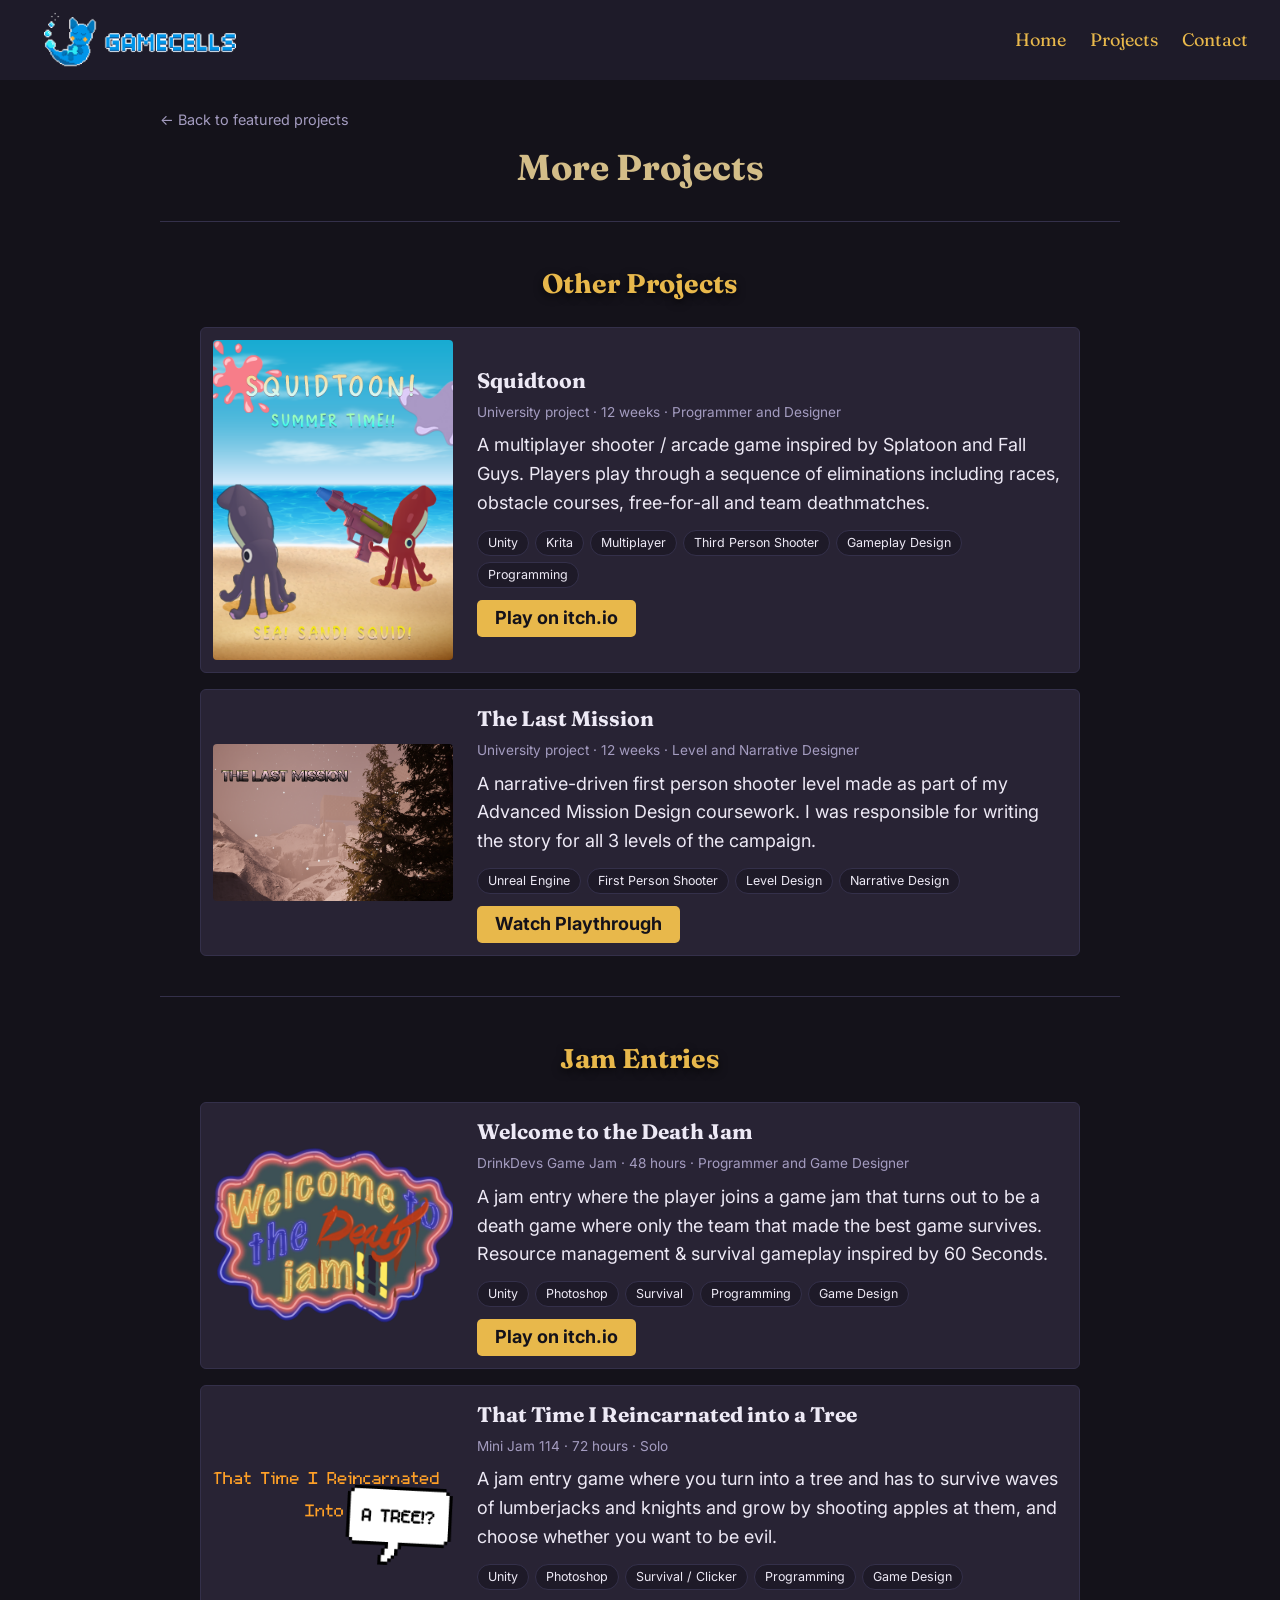
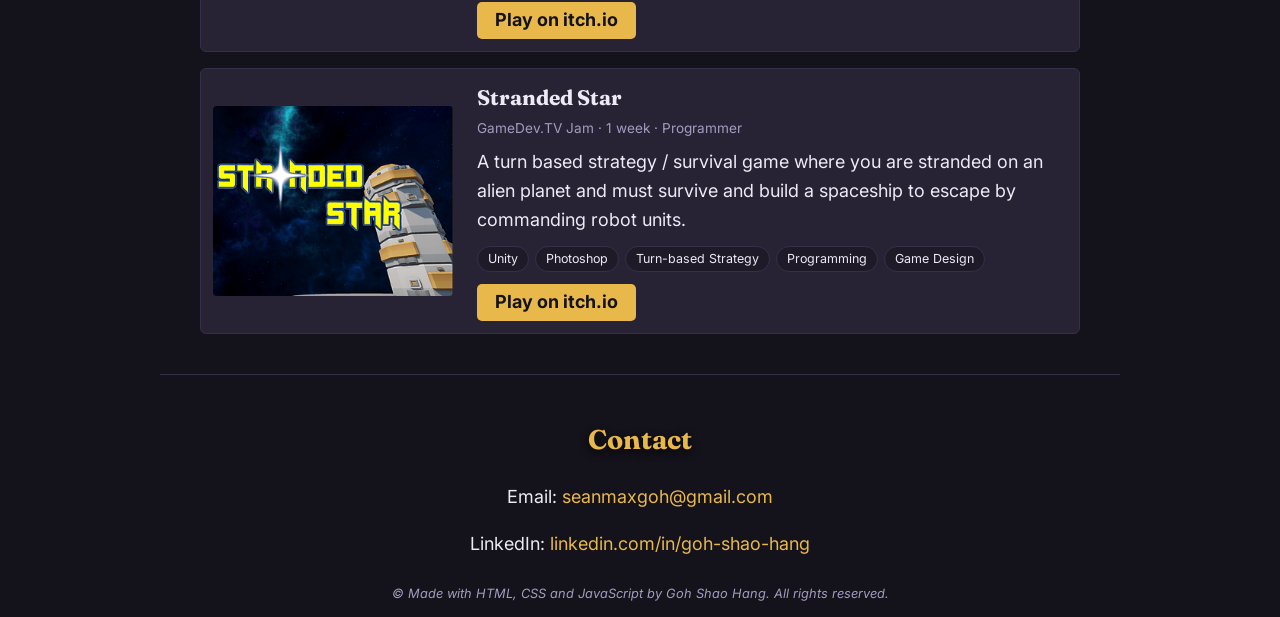
==== more-projects.html @ 84b77ede "more-projects page" ====
<!doctype html>
<html lang="en">
  <head>
    <meta charset="UTF-8" />
    <meta name="viewport" content="width=device-width, initial-scale=1.0" />
    <meta property="og:title" content="More Projects | Goh Shao Hang" />
    <meta
      property="og:description"
      content="Other projects including personal projects and game jam entries."
    />
    <meta
      property="og:image"
      content="https://goh-shao-hang.github.io/images/og-preview.png"
    />
    <meta
      property="og:url"
      content="https://goh-shao-hang.github.io/more-projects.html"
    />
    <link rel="icon" type="image/png" href="favicon.png" />
    <title>More Projects | Goh Shao Hang</title>

    <link rel="preconnect" href="https://fonts.googleapis.com" />
    <link rel="preconnect" href="https://fonts.gstatic.com" crossorigin />
    <link
      href="https://fonts.googleapis.com/css2?family=Fraunces:ital,opsz,wght@0,9..144,100..900;1,9..144,100..900&family=Inter:ital,opsz,wght@0,14..32,100..900;1,14..32,100..900&display=swap"
      rel="stylesheet"
    />
    <link rel="stylesheet" href="style.css" />
  </head>
  <body>
    <header>
      <a href="index.html">
        <img
          class="logo"
          src="images/GamecellsBannerAnimatedTrimmed.gif"
          alt="Logo of Gamecells"
        />
      </a>
      <button class="menu-toggle" aria-label="Toggle menu">☰</button>
      <nav>
        <a href="index.html">Home</a>
        <a href="index.html#projects">Projects</a>
        <a href="index.html#contact">Contact</a>
      </nav>
    </header>

    <main>
      <div class="project-header">
        <div class="breadcrumb">
          <a href="index.html#projects">&larr; Back to featured projects</a>
        </div>
        <h1 class="project-title">More Projects</h1>
      </div>
      <section id="other-projects">
        <h2>Other Projects</h2>
        <div class="project-list">
          <article class="project-row tall">
            <a
              href="https://gamecells.itch.io/squidtoon"
              target="_blank"
              rel="noopener noreferrer"
            >
              <img
                class="row-thumb"
                src="images/game-jams/squidtoon-thumb.png"
                alt="Thumbnail of Squidtoon"
                loading="lazy"
              />
            </a>
            <div class="row-text">
              <h3>Squidtoon</h3>
              <p class="row-meta">
                University project &middot; 12 weeks &middot; Programmer and
                Designer
              </p>
              <p class="row-description">
                A multiplayer shooter / arcade game inspired by Splatoon and
                Fall Guys. Players play through a sequence of eliminations
                including races, obstacle courses, free-for-all and team
                deathmatches.
              </p>
              <ul class="tag-list">
                <li>Unity</li>
                <li>Krita</li>
                <li>Multiplayer</li>
                <li>Third Person Shooter</li>
                <li>Gameplay Design</li>
                <li>Programming</li>
              </ul>
              <a
                class="btn-link"
                href="https://gamecells.itch.io/squidtoon"
                target="_blank"
                rel="noopener noreferrer"
                >Play on itch.io</a
              >
            </div>
          </article>
          <article class="project-row">
            <a
              href="https://youtu.be/XicVcLcd4GY"
              target="_blank"
              rel="noopener noreferrer"
            >
              <img
                class="row-thumb"
                src="images/game-jams/the-last-mission-thumb.png"
                alt="Thumbnail of The Last Mission"
                loading="lazy"
              />
            </a>
            <div class="row-text">
              <h3>The Last Mission</h3>
              <p class="row-meta">
                University project &middot; 12 weeks &middot; Level and
                Narrative Designer
              </p>
              <p class="row-description">
                A narrative-driven first person shooter level made as part of my
                Advanced Mission Design coursework. I was responsible for
                writing the story for all 3 levels of the campaign.
              </p>
              <ul class="tag-list">
                <li>Unreal Engine</li>
                <li>First Person Shooter</li>
                <li>Level Design</li>
                <li>Narrative Design</li>
              </ul>
              <a
                class="btn-link"
                href="https://youtu.be/XicVcLcd4GY"
                target="_blank"
                rel="noopener noreferrer"
                >Watch Playthrough</a
              >
            </div>
          </article>
        </div>
      </section>
      <section id="jam-entries">
        <h2>Jam Entries</h2>
        <div class="project-list">
          <article class="project-row">
            <a
              href="https://gamecells.itch.io/welcome-to-the-death-game-jam"
              target="_blank"
              rel="noopener noreferrer"
            >
              <img
                class="row-thumb"
                src="images/game-jams/death-jam-thumb.png"
                alt="Thumbnail of Welcome to the Death Jam"
                loading="lazy"
              />
            </a>
            <div class="row-text">
              <h3>Welcome to the Death Jam</h3>
              <p class="row-meta">
                DrinkDevs Game Jam &middot; 48 hours &middot; Programmer and
                Game Designer
              </p>
              <p class="row-description">
                A jam entry where the player joins a game jam that turns out to
                be a death game where only the team that made the best game
                survives. Resource management & survival gameplay inspired by 60
                Seconds.
              </p>
              <ul class="tag-list">
                <li>Unity</li>
                <li>Photoshop</li>
                <li>Survival</li>
                <li>Programming</li>
                <li>Game Design</li>
              </ul>
              <a
                class="btn-link"
                href="https://gamecells.itch.io/welcome-to-the-death-game-jam"
                target="_blank"
                rel="noopener noreferrer"
                >Play on itch.io</a
              >
            </div>
          </article>
          <article class="project-row">
            <a
              href="https://gamecells.itch.io/that-time-i-reincarnated-as-a-tree"
              target="_blank"
              rel="noopener noreferrer"
            >
              <img
                class="row-thumb"
                src="images/game-jams/tree-thumb.png"
                alt="Thumbnail of That Time I Reincarnated into a Tree"
                loading="lazy"
              />
            </a>
            <div class="row-text">
              <h3>That Time I Reincarnated into a Tree</h3>
              <p class="row-meta">
                Mini Jam 114 &middot; 72 hours &middot; Solo
              </p>
              <p class="row-description">
                A jam entry game where you turn into a tree and has to survive
                waves of lumberjacks and knights and grow by shooting apples at
                them, and choose whether you want to be evil.
              </p>
              <ul class="tag-list">
                <li>Unity</li>
                <li>Photoshop</li>
                <li>Survival / Clicker</li>
                <li>Programming</li>
                <li>Game Design</li>
              </ul>
              <a
                class="btn-link"
                href="https://gamecells.itch.io/that-time-i-reincarnated-as-a-tree"
                target="_blank"
                rel="noopener noreferrer"
                >Play on itch.io</a
              >
            </div>
          </article>
          <article class="project-row">
            <a
              href="https://gamecells.itch.io/stranded-star"
              target="_blank"
              rel="noopener noreferrer"
            >
              <img
                class="row-thumb"
                src="images/game-jams/stranded-star-thumb.png"
                alt="Thumbnail of Stranded Star"
                loading="lazy"
              />
            </a>
            <div class="row-text">
              <h3>Stranded Star</h3>
              <p class="row-meta">
                GameDev.TV Jam &middot; 1 week &middot; Programmer
              </p>
              <p class="row-description">
                A turn based strategy / survival game where you are stranded on
                an alien planet and must survive and build a spaceship to escape
                by commanding robot units.
              </p>
              <ul class="tag-list">
                <li>Unity</li>
                <li>Photoshop</li>
                <li>Turn-based Strategy</li>
                <li>Programming</li>
                <li>Game Design</li>
              </ul>
              <a
                class="btn-link"
                href="https://gamecells.itch.io/stranded-star"
                target="_blank"
                rel="noopener noreferrer"
                >Play on itch.io</a
              >
            </div>
          </article>
        </div>
      </section>
    </main>

    <footer id="contact">
      <h2>Contact</h2>
      <p>
        Email: <a href="mailto:seanmaxgoh@gmail.com">seanmaxgoh@gmail.com</a>
      </p>
      <p>
        LinkedIn:
        <a
          href="https://www.linkedin.com/in/goh-shao-hang"
          target="_blank"
          rel="noopener noreferrer"
          >linkedin.com/in/goh-shao-hang</a
        >
      </p>
      <p id="copyright">
        &copy; Made with HTML, CSS and JavaScript by Goh Shao Hang. All rights
        reserved.
      </p>
    </footer>
    <script src="scripts/hamburger.js"></script>
    <script src="../scripts/motion.js"></script>
  </body>
</html>
---- style.css ----
*, *::before, *::after {
  box-sizing: border-box;
}

:root{
    --gold: #e8b84b;
    --bg-dark: #14121a;
    --bg-card: #1e1a28;
    --border-color: #34304a;
    --muted: #a49cc0;
}

html{
    scroll-padding-top: 80px;
}

main {
  max-width: 1000px;
  margin: 0 auto;
  padding: 20px;
}

.breadcrumb{
    text-align: left;
    font-size: 0.9rem;
}

.breadcrumb a{
    color: var(--muted);
    padding: 8px 0px;
}

.breadcrumb a:hover{
    color: var(--gold);
}

.menu-toggle {
  display: none;
  background: none;
  color: var(--gold);
  font-size: 1.8rem;
  cursor: pointer;
}

nav {
    display: flex;
    gap: 24px;
    justify-content: flex-end;
    align-items: center;
}

nav a{
    font-family: "Fraunces", Arial, Helvetica, sans-serif;
}

header{
    position: sticky;
    top: 0;
    z-index: 100;
    background-color: #1e1b29;
    display: flex;
    align-items: center;
    justify-content: space-between;
    padding: 0px 32px;
    flex-shrink: 0;
}

.logo{  
    height: 80px;
    padding: 12px;
    width: auto;
    display: block;
}

.above-fold{
    display: flex;
    flex-direction: column;
    height: calc(100vh - 80px);
    height: calc(100dvh - 80px);
    /*
    height: 100vh;
    height: 100dvh; /* mobile-safe override, from before 
    */
}

.hero{
    flex: 1;
    min-height: 0;
    position: relative;
    height: auto;
    overflow: hidden;
}

.hero-video{
    position: absolute;
    inset: 0; /* shorthand for top:0; right:0; bottom:0; left:0; */
    width: 100%;
    height: 100%;
    object-fit: cover;
    z-index: 0; /* so video shows behind text */
}

.hero-overlay{
    position: absolute;
    inset: 0; /* shorthand for top:0; right:0; bottom:0; left:0; */
    width: 100%;
    height: 100%;
    background: rgba(0, 0, 0, 0.5);
    z-index: 1;
}


.thumbnail{
    width: 100%;
    aspect-ratio: 4/3;
    object-fit: cover;
    display: block;
    border-radius: 4px;
    border: 2px solid #34304a;
}

.hero-text{
    font-weight: bold;
    position: absolute;
    inset: 0;
    z-index: 2;
    display: flex;
    flex-direction: column;
    justify-content: center;
    align-items: center;
    color: white;
    gap: 24px;
}

.hero-text h1{
    font-family: "Fraunces", serif;
    font-size: 3.5rem;
    font-weight: 700;
    letter-spacing: 0.1em;
}

.hero-text p{
    font-family: "Fraunces", serif;
  font-weight: 500;
  letter-spacing: 0.15em;
  text-transform: uppercase;
  font-size: 1.25rem;
}

.hero-text a{
    font-family: "Fraunces", Arial, Helvetica, sans-serif;
    font-size: 1.5rem;
    text-decoration: underline;
}

.hero-text h1, .hero-text p, .hero-text a{
    margin: 0;
    text-shadow: 0 3px 4px rgba(0,0,0,0.7);
}


.project-grid {
    display: grid;
    grid-template-columns: repeat(3, 1fr);
    gap: 20px;
    background-color: var(--bg-dark);
    padding: 20px;
    border: 2px solid var(--border-color);
    justify-content: center;
}

.project-grid + .link-buttons{
    margin-top: 24px;
}

.project-card {
    background-color: #282334;
    border: 1px solid var(--border-color);
    border-radius: 6px;
    padding: 12px;
    display: flex;
    flex-direction: column;
    gap: 8px;
    transition: transform 0.3s ease;
}

.project-card:hover{
    transform: translateY(-3px);
}

.project-card h3{
    font-size: 1rem;
    margin: 0px;
}

.project-card p{
    color: var(--muted);
}

.card-description{
    flex-grow: 1;
    margin: 0;
    font-size: 0.9rem;
    line-height: 1.4;
}

.project-list {
    display: flex;
    flex-direction: column;
    gap: 16px;
}

.project-row{
    display: flex;
    align-items: center;
    gap: 24px;
    background-color: #282334;
    border: 1px solid var(--border-color);
    border-radius: 6px;
    padding: 12px;
    --thumb-w: 240px;
    --thumb-h: 240px;
}

.project-row.tall
{
    --thumb-h: 360px;
}

.project-row > a{
    flex: 0 0 var(--thumb-w);
}

.row-thumb{
    display: block;
    width: 100%;
    max-height: var(--thumb-h);
    object-fit: contain;
    border-radius: 4px;
}

.row-text{
    flex: 1;
    text-align: left;
}

.row-text h3{
    margin: 0 0 4px;
}

.row-meta{
    margin: 0 0 8px;
    font-size: 0.85rem;
    color: var(--muted);
}

.row-description{
    margin: 0 0 12px;
}

.row-text .tag-list{
    justify-content: flex-start;
    border-top: none;
    padding-top: 0;
    height: auto;
}

.row-text .btn-link{
    margin: 12px 0 0;
}

.btn-details, .btn-link{
    display: inline-block;
    background-color: var(--gold);
    color: #14121a;
    font-weight: bold;
    padding: 4px 18px;
    margin: 6px;
    border-radius: 5px;
    transition: background-color 0.3s ease;
    /*transition: transform 0.15s ease, background-color 0.15s ease;*/
}

.link-buttons{
    display: flex;
    justify-content: center;
    flex-wrap: wrap;
}

.btn-details:hover, .btn-link:hover{
    background-color: #f2c766;
    text-decoration: none;
    /*transform: translateY(-3px);*/
}

.project-detail-box {
    width: 100%;
    flex: 1;
    background-color: var(--bg-card);
    border: 1px solid var(--border-color);
    border-radius: 6px;
    padding: 12px;
    display: flex;
    flex-direction: column;
    justify-content: flex-start ;
}

.project-detail-box ul, .tag-list {
    list-style: none;
    margin: 0;
    padding: 0;
    display: flex;
    flex-wrap: wrap;
    justify-content: center;
    align-items: start;
    gap: 10px;
}

.project-detail-box ul{
    margin-top: 12px;
}


.project-detail-box li, .tag-list li {
    background-color: var(--bg-card);
    border: 1px solid var(--border-color);
    padding: 6px 16px;
    border-radius: 20px;
    font-size: 0.9rem;
    transition: transform 0.15s ease;
}

.project-detail-box li:hover, .tag-list li:hover{
    transform: scale(1.05);
}

.tag-list{
    gap: 6px;
    border-top: 1px solid var(--border-color);
    padding-top: 6px;
    height: 100%;
    display:flex;
    align-content: start;
}

.tag-list li{
    padding: 2px 10px;
    font-size: 0.78rem;
}

.project-header{
    border-bottom: 1px solid var(--border-color);
    padding-bottom: 24px;
}

.project-title {
    margin: 0;
}

.project-description {
    text-align: left;
}

.project-detail-box h3 {
    margin: 0;
}

.tools-and-roles{
    display: flex;
    flex-direction: row;
    gap: 4px;
    justify-content: space-between;
}


img{
    max-width: 100%;
    height: auto;
}

iframe{
    width : 100%;
    max-width: 800px;
    aspect-ratio: 16/9;
    height: auto;
    border: 0;
}

video{
    max-width: 100%;
    height: auto;
}



body {
    margin: 0;
  background-color: #14121a;
  color: #ede9f5;

  font-family: "Inter", Arial, Helvetica, sans-serif;
  line-height: 1.6;
  font-size: 18px;
  text-align: center;
}

section{
    padding: 40px;
    border-bottom: 1px solid #34304a;
}

section h2{
    margin-top: 0;
}

h1, h2, h3{
    font-family: "Fraunces", serif;
}

body h2{
    text-shadow: 0 3px 8px rgba(0,0,0,0.7);
}

h1{
    color:#d3bd88;
}

h2 {
  color: var(--gold);
}

.about {
  color: white;
}

/*#about{
    color:blueviolet;
}*/

.links{
    margin-top: 32px;
    width: 100%;
    display: flex;
    flex-direction: row;
    justify-content: center;
    align-items:center;
    gap:16px;
}

.link-icon{
    width: 64px;
    height: 64px;
    object-fit: contain;
    transition: transform 0.15s ease;
}

.link-icon:hover{
    transform: translateY(-3px);
}

#copyright{
    color: var(--muted);
    font-size: 0.8rem;
    margin-top: 25px;
    font-style: italic;
}

a {
    color: var(--gold);
    text-decoration: none; /*removes underline*/ 
    display: inline-block;
}



a:hover {
    text-decoration: underline; /*adds underline on hover*/
}

.pairs{
    display: flex;
    flex-direction: column;
    gap: 48px;
}

.pair{
    display: flex;
    align-items: center;
    gap: 36px;
}

.pair:nth-child(even){
    flex-direction: row-reverse;
}

.pair-media{
    flex: 0 0 45%;
    min-width: 0;
    display: flex;
    flex-direction: column;
    gap: 12px;
}

.pair-media iframe.vertical{
    aspect-ratio: 9/16;
    max-width: 360px;
    align-self: center;
}

figure{
    margin: 0;
}

figcaption{
    margin-top: 6px;
    font-size: 0.85rem;
    color: var(--muted);
    text-align: left;
}

.pair-media img, .pair-media video{
    display: block;
    width: 100%;
    border: 1px solid var(--border-color);
    border-radius: 6px;
}

.pair-text{
    flex: 1;
    text-align: left;
}

.pair-text h3{ margin: 0 0 8px; }

.pair-text h4{ 
    margin: 8px 0 2px;
}

.pair-text ul li{
    margin-bottom: 12px;
}

.pair-text p { margin: 0; }

.pair-text p + p{
    margin-top: 12px;
}

.pair-text ul{
    margin: 0;
    padding-left: 20px;
}

.pair-text li {
    margin-bottom: 6px;
}

.gallery {
    display: grid;
    grid-template-columns: repeat(3, 1fr);
    gap: 16px;
    margin-top: 32px;
}

.gallery + .note{
    text-align: left;
}

.note a{
    color : var(--muted);
    text-decoration: underline;
}

.note a:hover{
    color: var(--gold);
}

.gallery a{
    display: block;
}

.gallery img{
    display: block;
    width: 100%;
    border: 1px solid var(--border-color);
    border-radius: 6px;
}

.note{
    margin-top: 16px;
    font-size: 0.85rem;
    color: var(--muted);
}

.highlight{
    color: var(--gold)
}


@media (max-width: 800px)
{
    .project-grid {
        grid-template-columns: 1fr;
    }

    .tools-and-roles{
        flex-direction: column;
    }

    .pair, .pair:nth-child(even) { /*need to specify the even pairs too since the one above has high specificity, preventing following to apply*/
        flex-direction: column;
        align-items: stretch; /*cancels the 45% since it would mean height in column flex*/
        gap: 16px;
    }

    .pair-media{
        flex: none;
    }

    .project-card{
        width: 100%;
        max-width: 420px;
        justify-self: center;
    }

    .project-row{
        flex-direction: column;
        align-items: stretch;
    }

    .project-row > a{
        flex: none;
    }

    .project-row {
        --thumb-h: 380px;
    }

    .project-row.tall {
        --thumb-h: 500px;
    }

    .gallery{
        grid-template-columns: 1fr;
    }
}

@media (max-width: 500px) {
    main {
        padding: 0;
    }

    .project-header{
        padding-inline: 16px;
    }

    section{
        padding: 32px 16px;
    }

    header {
        flex-wrap: wrap;
        justify-content: center;
        padding: 0px 0px;
        column-gap: 12px;
    }

    .above-fold{
        display: flex;
        flex-direction: column;
        height: calc(100vh - 60px);
        height: calc(100dvh - 60px);
    }

    .logo {
        height: 60px;
        padding: 5px;
        display: block;
    }

    .menu-toggle{
        display: block;
    }

    nav {
        display: flex;
        width: 100%;
        justify-content: center;
        align-items: center;
        gap: 16px;
        max-height: 0;
        overflow: hidden;
        transition: max-height 0.3s ease;
        background-color: var(--bg-dark);
    }

    nav.open{
        max-height: 28.8px;
    }

    .hero-text h1{
        font-size: 2rem;
    }

    .hero-text p{
        font-size: 1.25rem;
    }

    .project-grid{
        padding: 12px;
    }
}
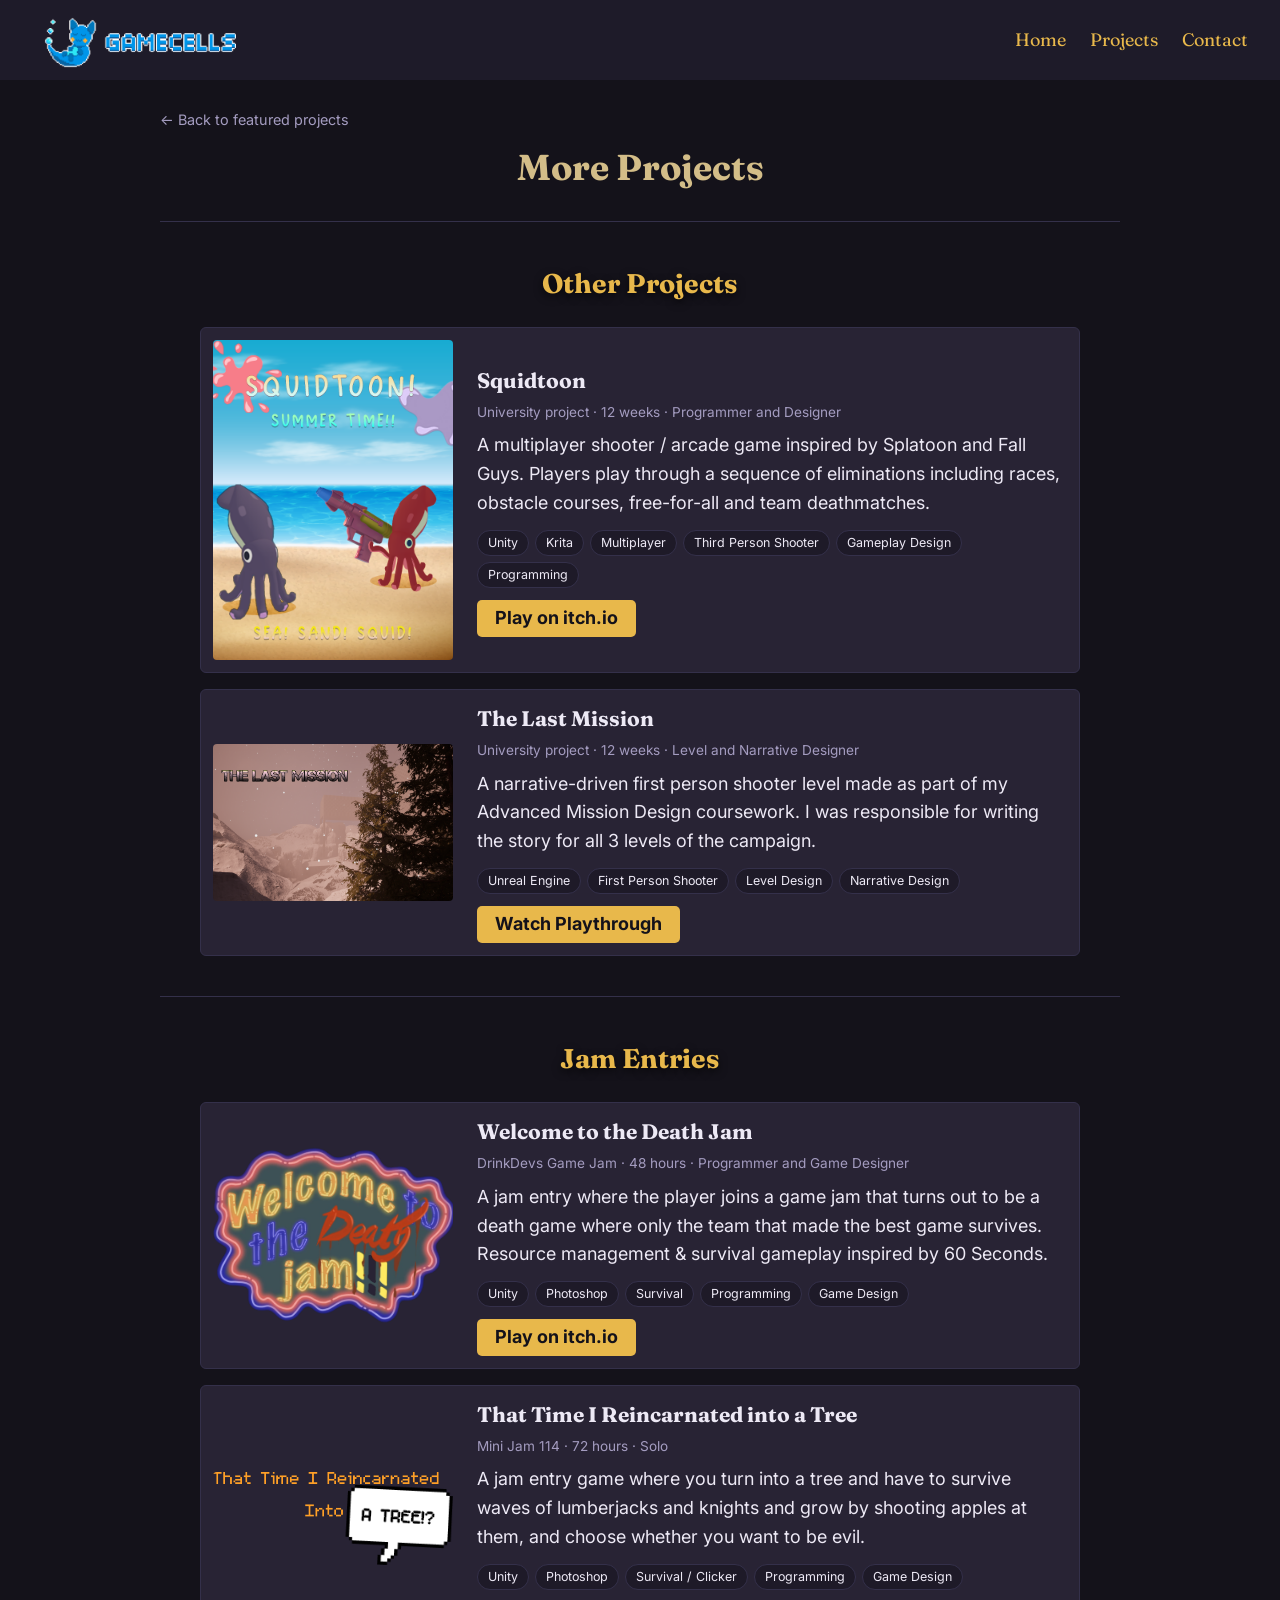
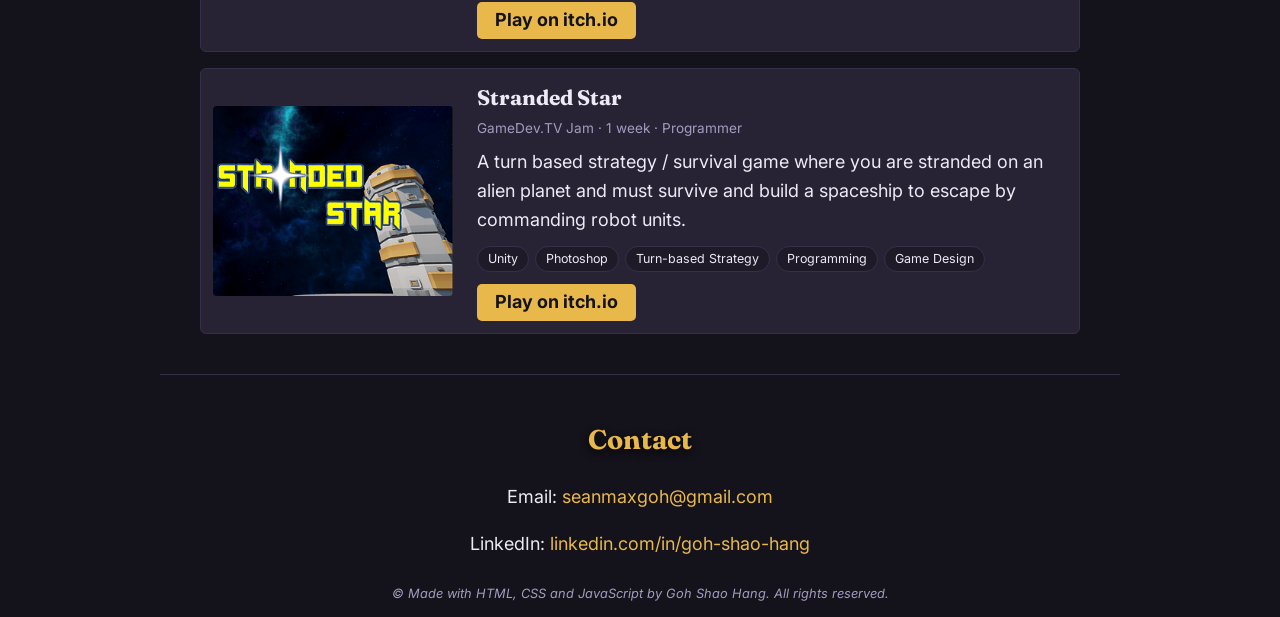
==== commit 928314c6: "polish" ====
--- a/more-projects.html
+++ b/more-projects.html
@@ -200,7 +200,7 @@
                 Mini Jam 114 &middot; 72 hours &middot; Solo
               </p>
               <p class="row-description">
-                A jam entry game where you turn into a tree and has to survive
+                A jam entry game where you turn into a tree and have to survive
                 waves of lumberjacks and knights and grow by shooting apples at
                 them, and choose whether you want to be evil.
               </p>
@@ -283,6 +283,6 @@
       </p>
     </footer>
     <script src="scripts/hamburger.js"></script>
-    <script src="../scripts/motion.js"></script>
+    <script src="scripts/motion.js"></script>
   </body>
 </html>
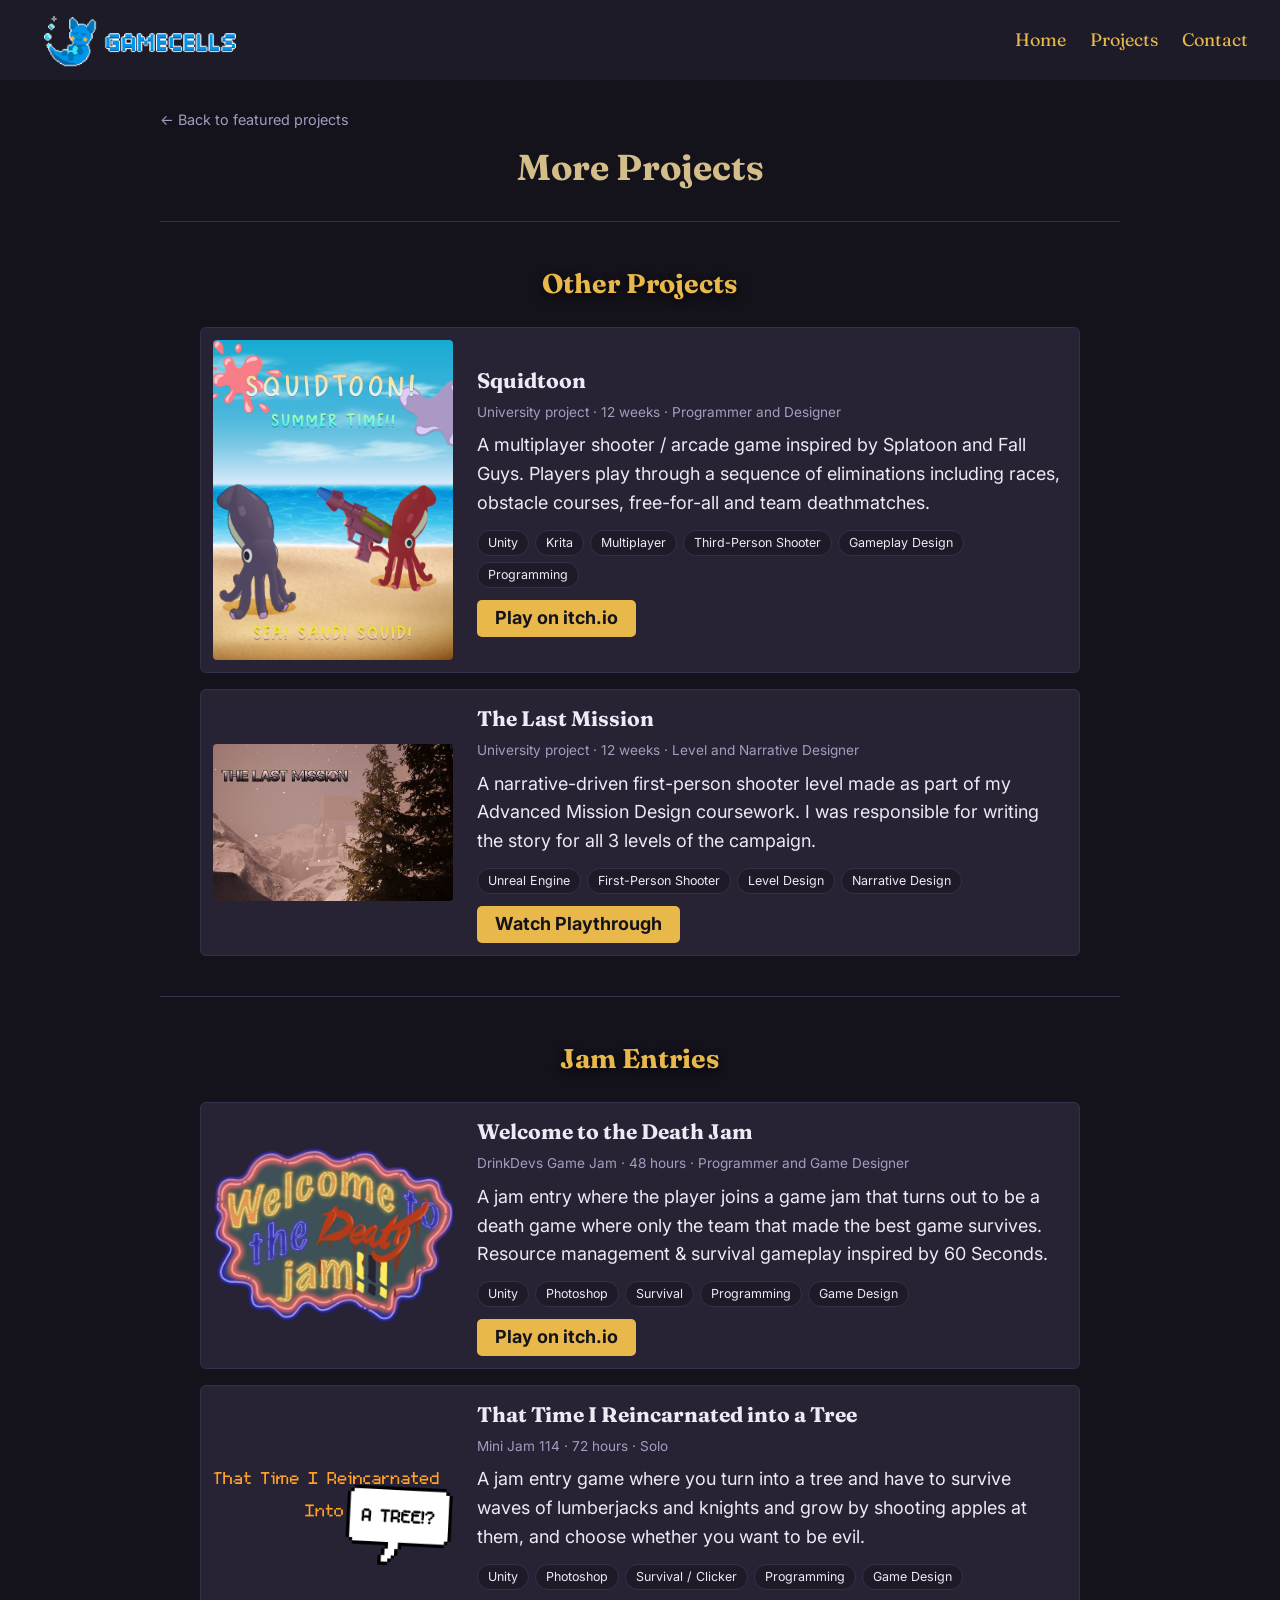
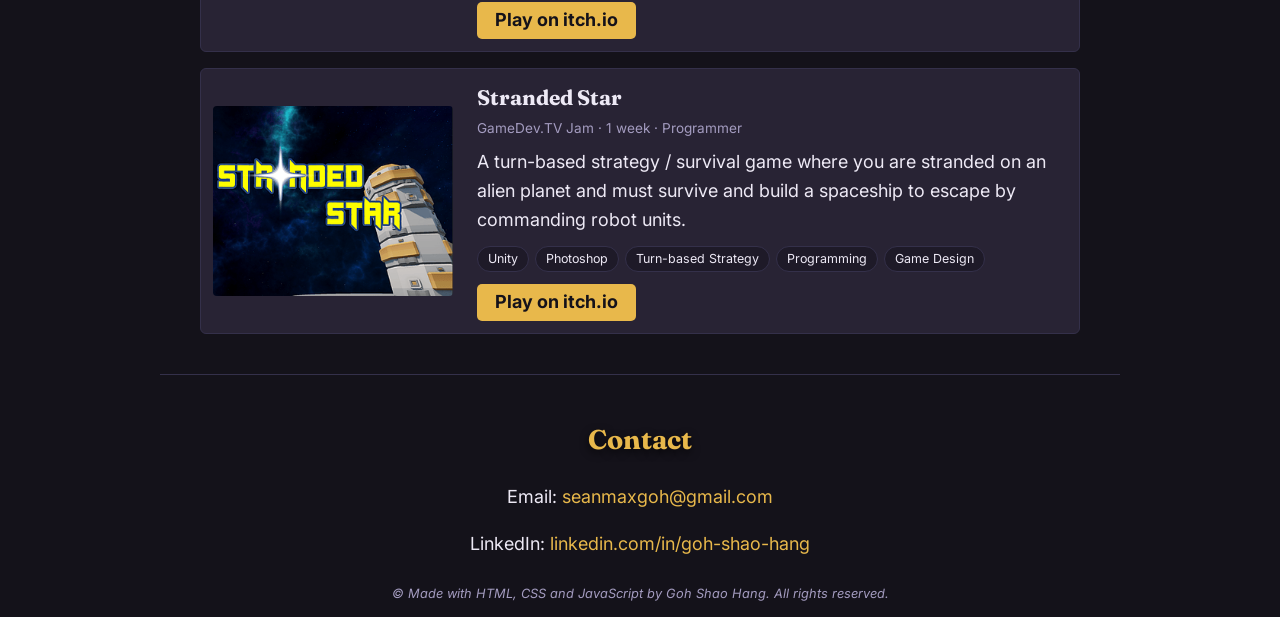
==== commit 82abd8bf: "cleanup" ====
--- a/more-projects.html
+++ b/more-projects.html
@@ -83,7 +83,7 @@
                 <li>Unity</li>
                 <li>Krita</li>
                 <li>Multiplayer</li>
-                <li>Third Person Shooter</li>
+                <li>Third-Person Shooter</li>
                 <li>Gameplay Design</li>
                 <li>Programming</li>
               </ul>
@@ -116,13 +116,13 @@
                 Narrative Designer
               </p>
               <p class="row-description">
-                A narrative-driven first person shooter level made as part of my
+                A narrative-driven first-person shooter level made as part of my
                 Advanced Mission Design coursework. I was responsible for
                 writing the story for all 3 levels of the campaign.
               </p>
               <ul class="tag-list">
                 <li>Unreal Engine</li>
-                <li>First Person Shooter</li>
+                <li>First-Person Shooter</li>
                 <li>Level Design</li>
                 <li>Narrative Design</li>
               </ul>
@@ -239,7 +239,7 @@
                 GameDev.TV Jam &middot; 1 week &middot; Programmer
               </p>
               <p class="row-description">
-                A turn based strategy / survival game where you are stranded on
+                A turn-based strategy / survival game where you are stranded on
                 an alien planet and must survive and build a spaceship to escape
                 by commanding robot units.
               </p>
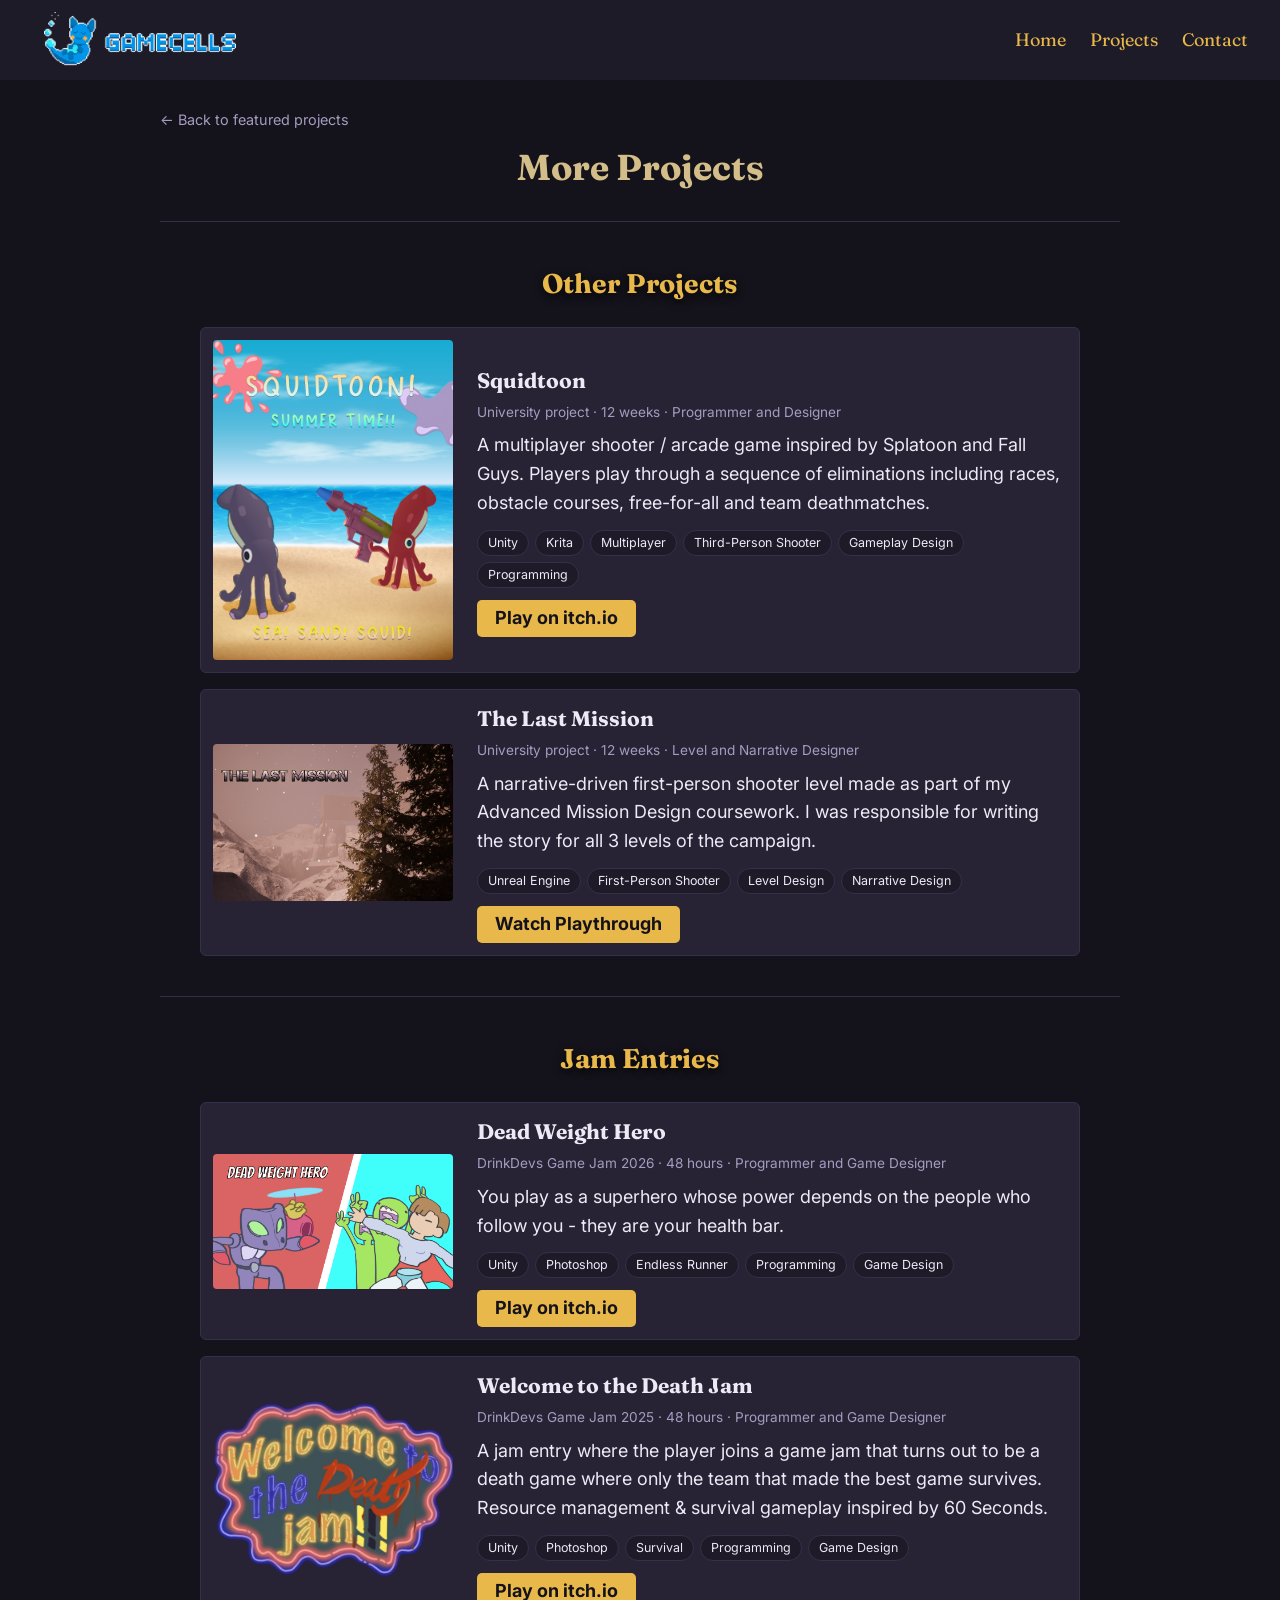
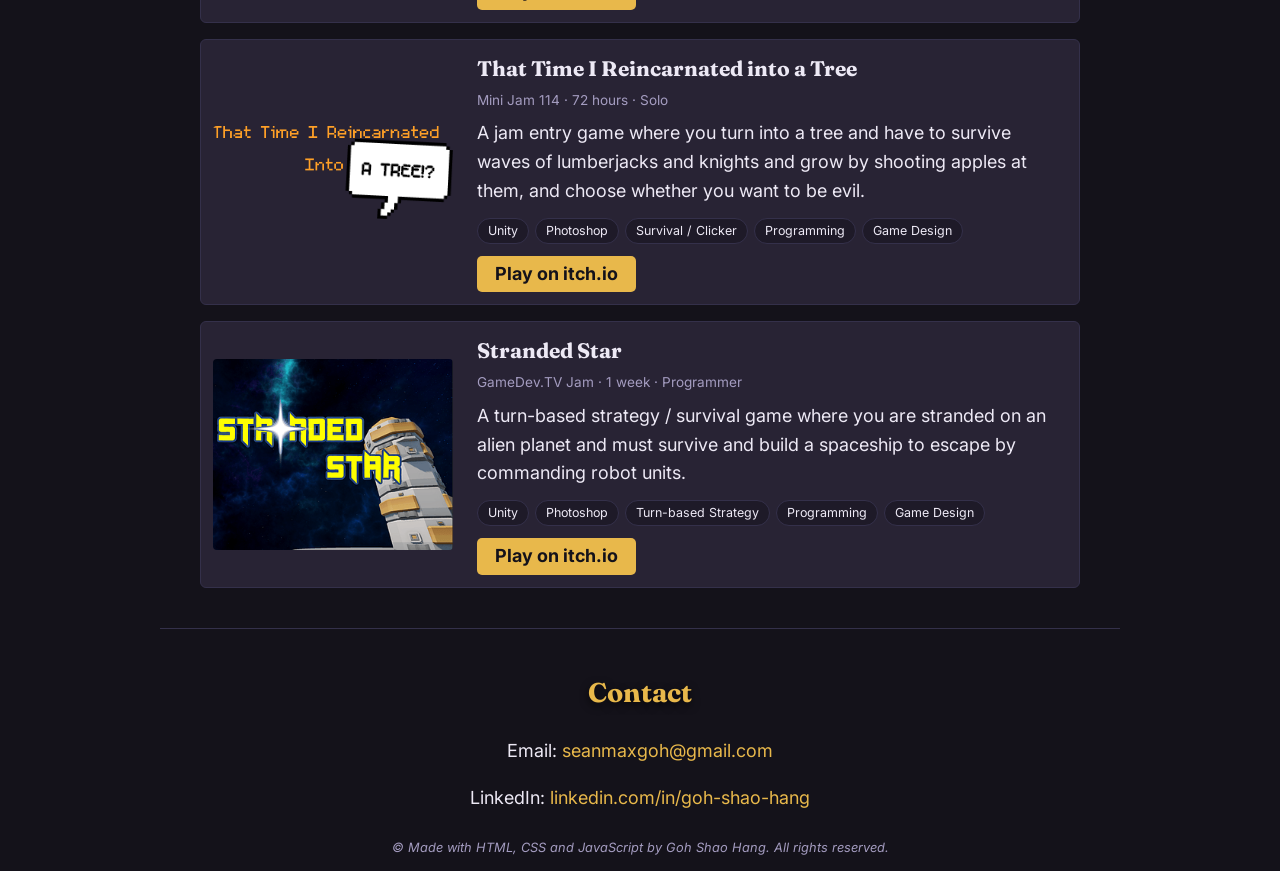
==== commit b9afbf5c: "dead-weight-hero" ====
--- a/more-projects.html
+++ b/more-projects.html
@@ -142,6 +142,45 @@
         <div class="project-list">
           <article class="project-row">
             <a
+              href="https://gamecells.itch.io/dead-weight-hero"
+              target="_blank"
+              rel="noopener noreferrer"
+            >
+              <img
+                class="row-thumb"
+                src="images/game-jams/dead-weight-hero-thumb.png"
+                alt="Thumbnail of Dead Weight Hero"
+                loading="lazy"
+              />
+            </a>
+            <div class="row-text">
+              <h3>Dead Weight Hero</h3>
+              <p class="row-meta">
+                DrinkDevs Game Jam 2026 &middot; 48 hours &middot; Programmer
+                and Game Designer
+              </p>
+              <p class="row-description">
+                You play as a superhero whose power depends on the people who
+                follow you - they are your health bar.
+              </p>
+              <ul class="tag-list">
+                <li>Unity</li>
+                <li>Photoshop</li>
+                <li>Endless Runner</li>
+                <li>Programming</li>
+                <li>Game Design</li>
+              </ul>
+              <a
+                class="btn-link"
+                href="https://gamecells.itch.io/dead-weight-hero"
+                target="_blank"
+                rel="noopener noreferrer"
+                >Play on itch.io</a
+              >
+            </div>
+          </article>
+          <article class="project-row">
+            <a
               href="https://gamecells.itch.io/welcome-to-the-death-game-jam"
               target="_blank"
               rel="noopener noreferrer"
@@ -156,8 +195,8 @@
             <div class="row-text">
               <h3>Welcome to the Death Jam</h3>
               <p class="row-meta">
-                DrinkDevs Game Jam &middot; 48 hours &middot; Programmer and
-                Game Designer
+                DrinkDevs Game Jam 2025 &middot; 48 hours &middot; Programmer
+                and Game Designer
               </p>
               <p class="row-description">
                 A jam entry where the player joins a game jam that turns out to
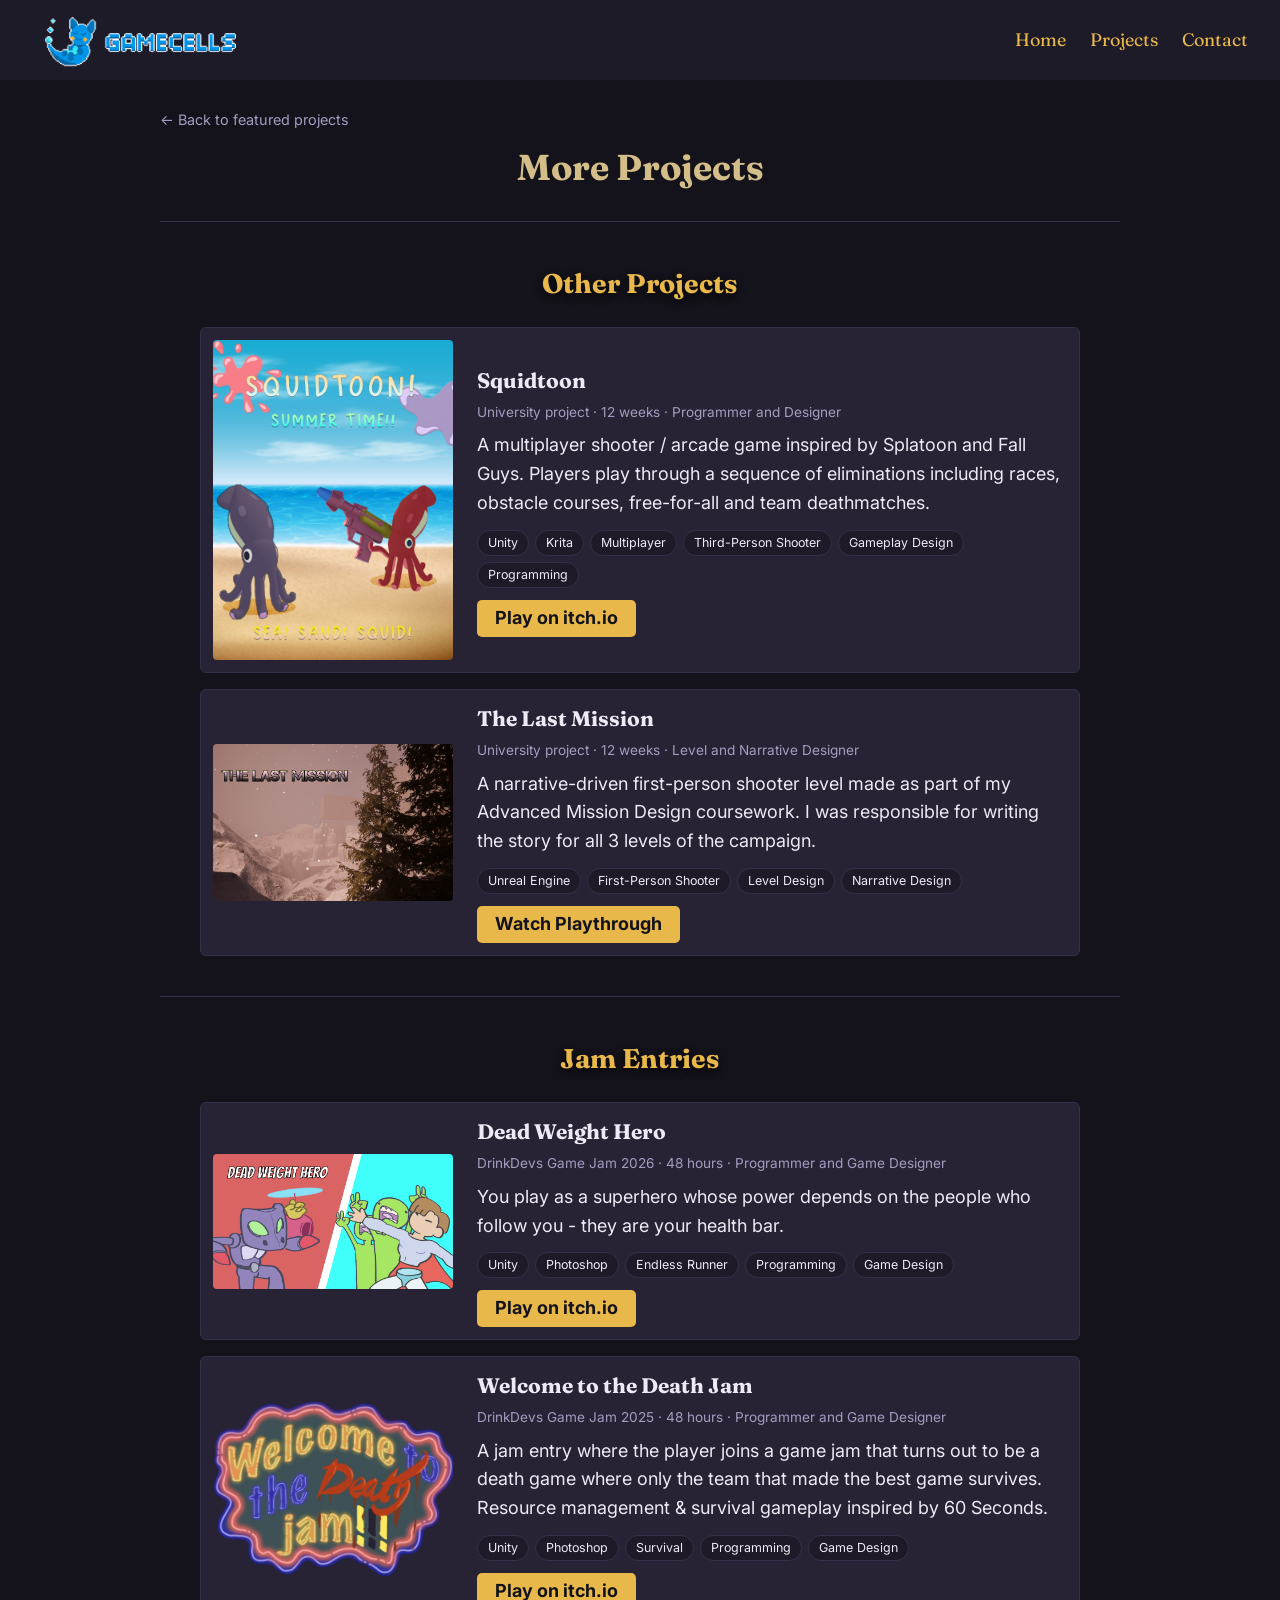
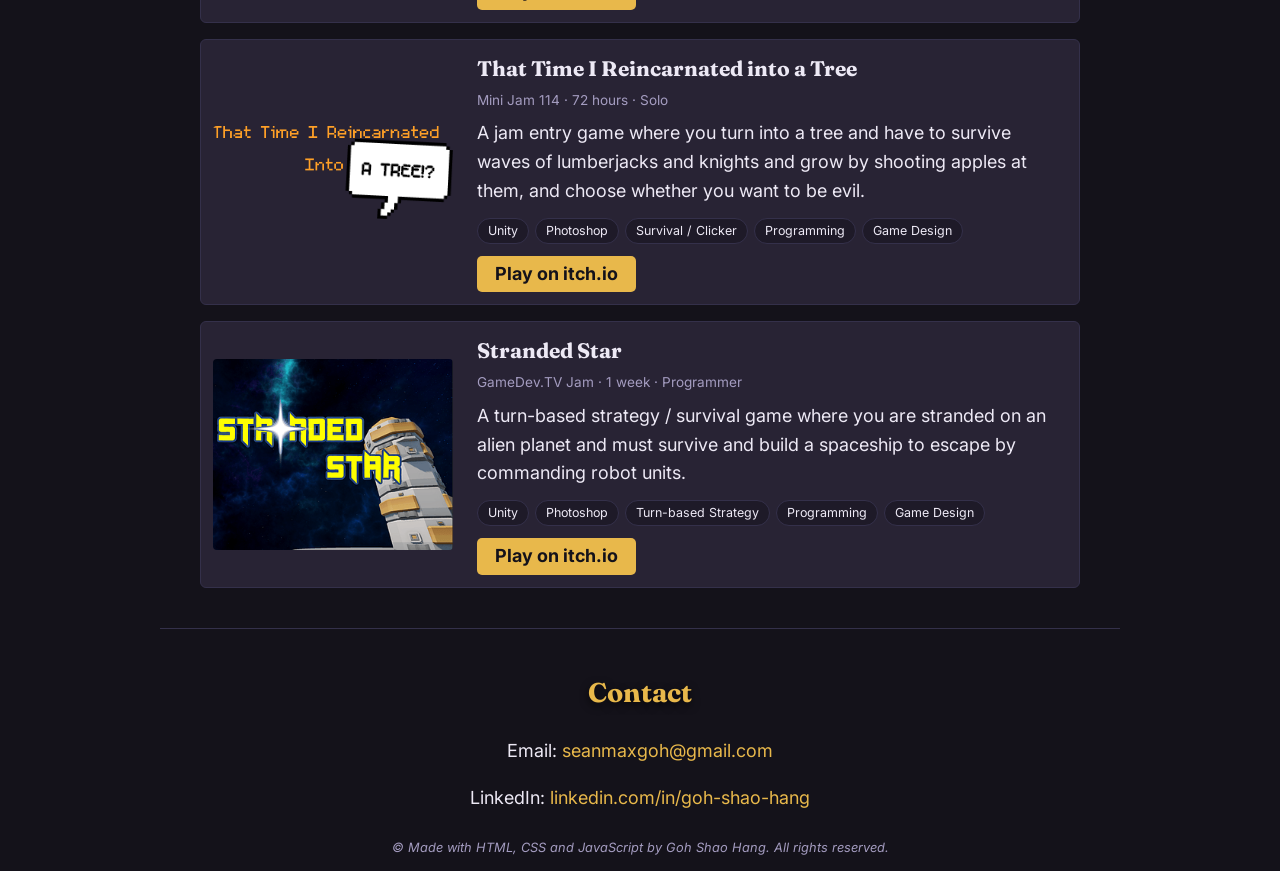
==== commit 6a08bf1b: "added analytics" ====
--- a/more-projects.html
+++ b/more-projects.html
@@ -323,5 +323,12 @@
     </footer>
     <script src="scripts/hamburger.js"></script>
     <script src="scripts/motion.js"></script>
+    <!-- Cloudflare Web Analytics -->
+    <script
+      type="module"
+      src="https://static.cloudflareinsights.com/beacon.min.js"
+      data-cf-beacon='{"token": "64c9b48ee6d34dce850025bd3eb6d81f"}'
+    ></script>
+    <!-- End Cloudflare Web Analytics -->
   </body>
 </html>
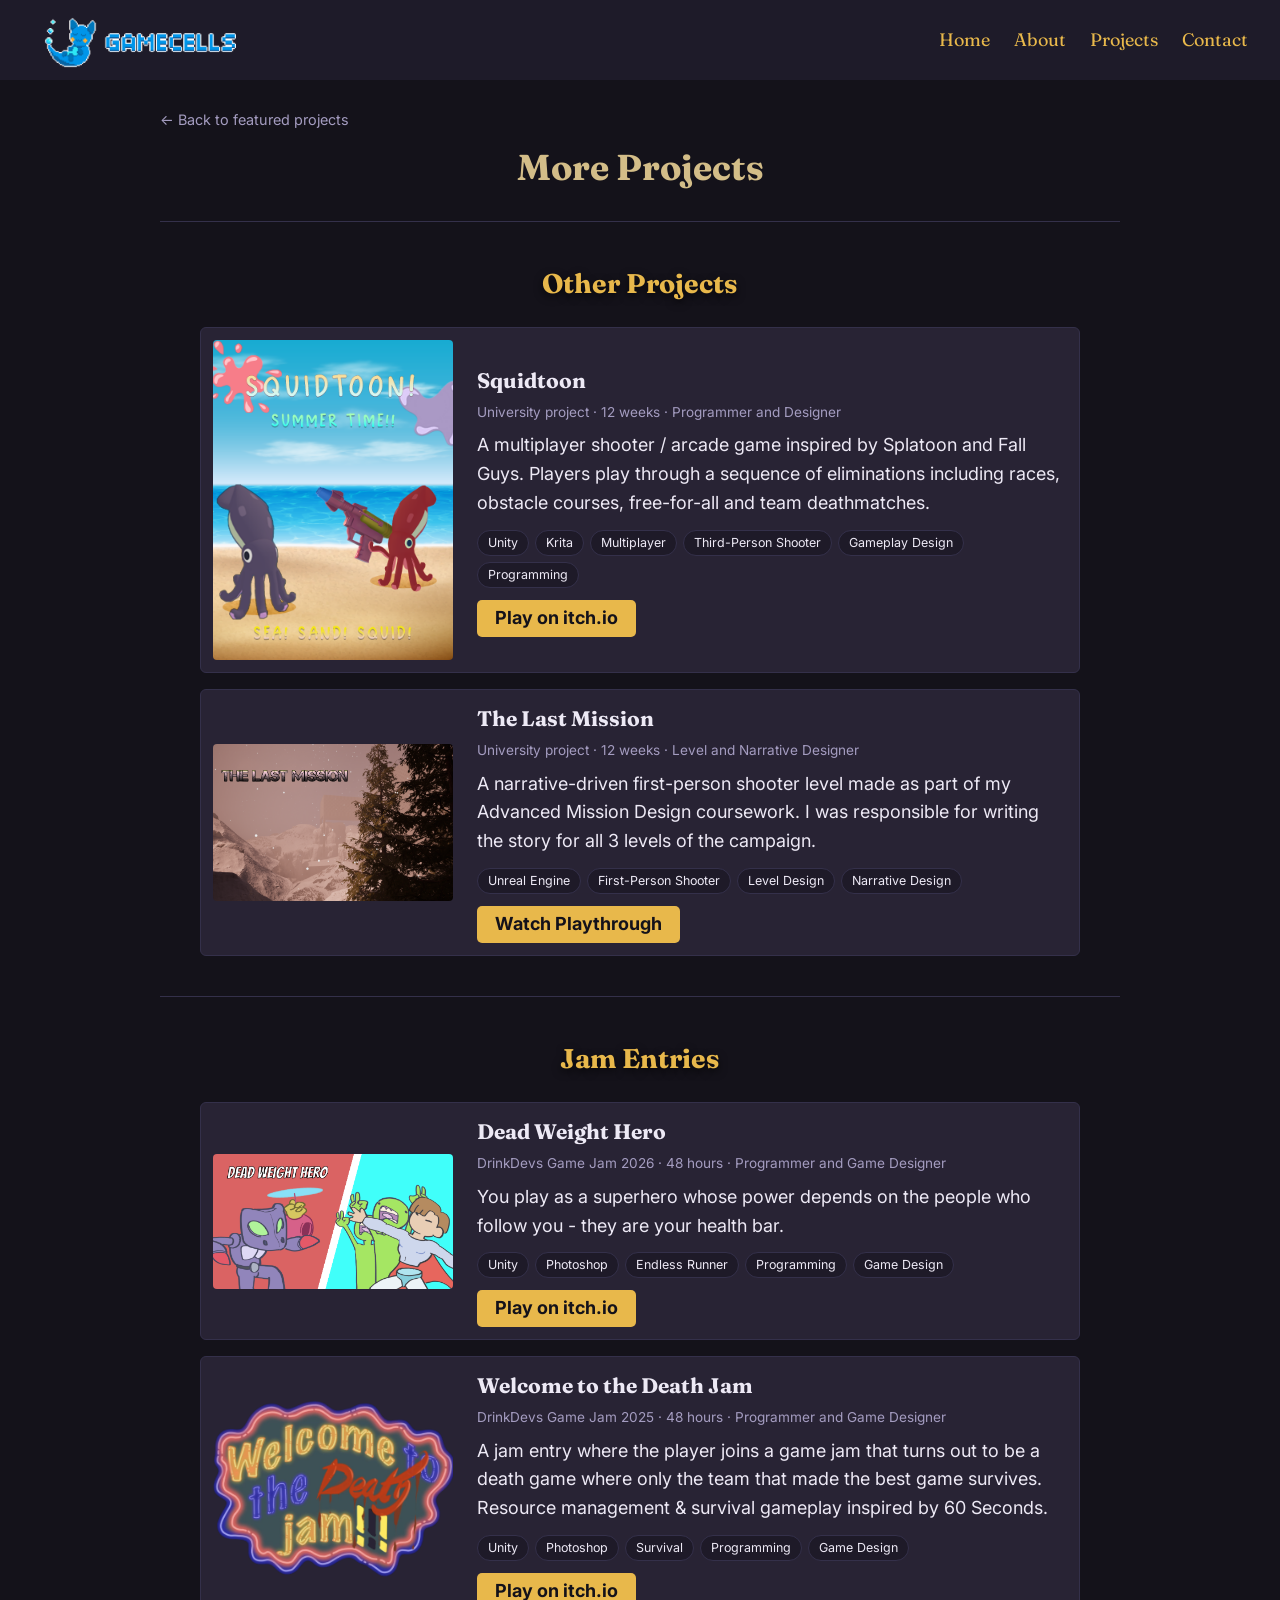
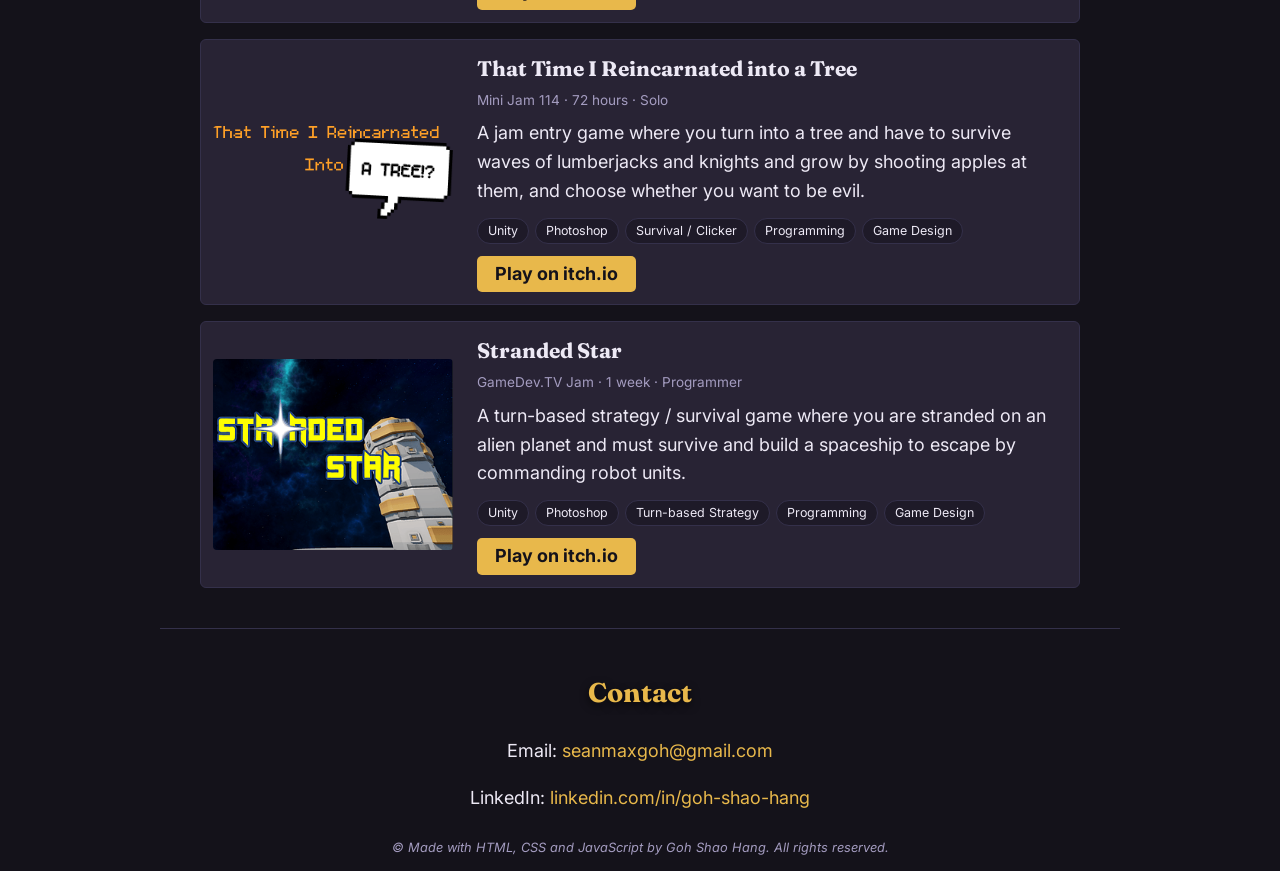
==== commit 134f6dd9: "about button in nav" ====
--- a/more-projects.html
+++ b/more-projects.html
@@ -39,6 +39,7 @@
       <button class="menu-toggle" aria-label="Toggle menu">☰</button>
       <nav>
         <a href="index.html">Home</a>
+        <a href="index.html#about">About</a>
         <a href="index.html#projects">Projects</a>
         <a href="index.html#contact">Contact</a>
       </nav>
